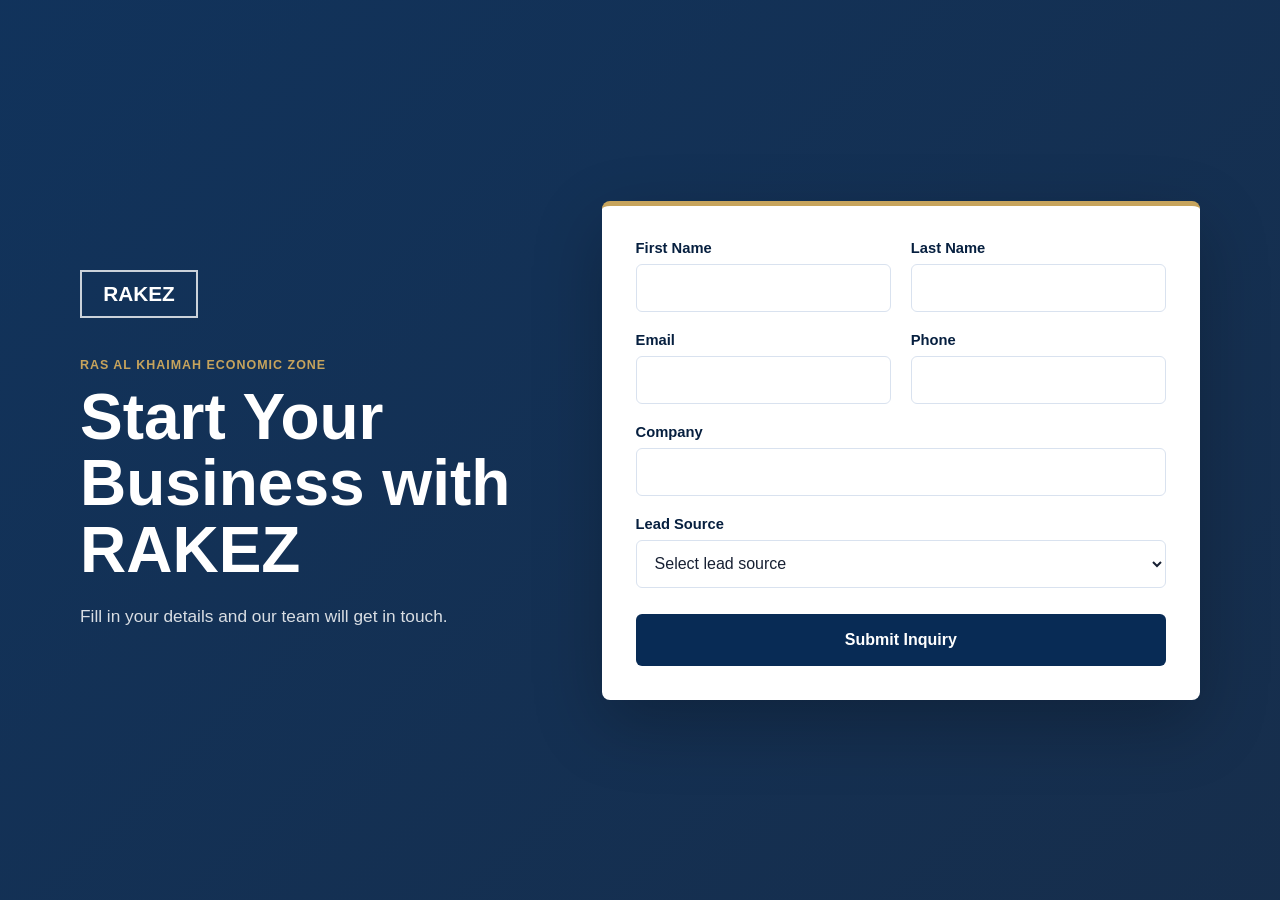
==== index.html @ 3e242558 "initial commit" ====
<!DOCTYPE html>
<html lang="en">
<head>
    <meta charset="UTF-8">
    <meta name="viewport" content="width=device-width, initial-scale=1.0">
    <title>Start Your Business with RAKEZ</title>
    <link rel="stylesheet" href="style.css">
</head>
<body>
    <main class="page-shell">
        <section class="hero-panel" aria-labelledby="page-title">
            <div class="brand-mark" aria-label="RAKEZ">RAKEZ</div>
            <p class="eyebrow">Ras Al Khaimah Economic Zone</p>
            <h1 id="page-title">Start Your Business with RAKEZ</h1>
            <p class="subtitle">Fill in your details and our team will get in touch.</p>
        </section>

        <section class="form-card" aria-label="Business inquiry form">
            <form action="https://webto.salesforce.com/servlet/servlet.WebToLead?encoding=UTF-8" method="POST">
                <!-- Salesforce Org ID: replace this value only if your Salesforce org changes. -->
                <input type="hidden" name="oid" value="00Dfj00000Q6QvJ">

                <!-- Replace this with the full deployed URL for thank-you.html before going live. -->
                <input type="hidden" name="retURL" value="https://rakez-web-to-lead.vercel.app/thank-you.html">

                <div class="field-grid">
                    <div class="field">
                        <label for="first_name">First Name</label>
                        <input id="first_name" name="first_name" type="text" autocomplete="given-name" required>
                    </div>

                    <div class="field">
                        <label for="last_name">Last Name</label>
                        <input id="last_name" name="last_name" type="text" autocomplete="family-name" required>
                    </div>

                    <div class="field">
                        <label for="email">Email</label>
                        <input id="email" name="email" type="email" autocomplete="email" required>
                    </div>

                    <div class="field">
                        <label for="phone">Phone</label>
                        <input id="phone" name="phone" type="tel" autocomplete="tel">
                    </div>

                    <div class="field field-full">
                        <label for="company">Company</label>
                        <input id="company" name="company" type="text" autocomplete="organization" required>
                    </div>

                    <div class="field field-full">
                        <label for="lead_source">Lead Source</label>
                        <select id="lead_source" name="lead_source" required>
                            <option value="">Select lead source</option>
                            <option value="Web">Web</option>
                            <option value="Website">Website</option>
                            <option value="Referral">Referral</option>
                            <option value="Event">Event</option>
                            <option value="Purchased List">Purchased List</option>
                            <option value="Other">Other</option>
                        </select>
                    </div>
                </div>

                <button class="submit-button" type="submit">Submit Inquiry</button>
            </form>
        </section>
    </main>
</body>
</html>
---- style.css ----
:root {
    --navy: #082b55;
    --navy-dark: #061f3f;
    --navy-soft: #123e71;
    --gold: #c7a45c;
    --ink: #172033;
    --muted: #607089;
    --line: #d9e2ef;
    --surface: #ffffff;
    --page: #eef3f8;
    --focus: #2f7dd3;
}

* {
    box-sizing: border-box;
}

body {
    margin: 0;
    min-height: 100vh;
    font-family: Arial, Helvetica, sans-serif;
    color: var(--ink);
    background:
        linear-gradient(135deg, rgba(8, 43, 85, 0.96), rgba(6, 31, 63, 0.93)),
        var(--page);
}

.page-shell {
    width: min(1120px, calc(100% - 32px));
    min-height: 100vh;
    margin: 0 auto;
    display: grid;
    grid-template-columns: 0.9fr 1.1fr;
    gap: 32px;
    align-items: center;
    padding: 48px 0;
}

.hero-panel {
    color: #ffffff;
}

.brand-mark {
    display: inline-flex;
    align-items: center;
    justify-content: center;
    min-width: 118px;
    height: 48px;
    margin-bottom: 40px;
    padding: 0 18px;
    border: 2px solid rgba(255, 255, 255, 0.78);
    font-size: 1.3rem;
    font-weight: 800;
    letter-spacing: 0;
}

.eyebrow {
    margin: 0 0 12px;
    color: var(--gold);
    font-size: 0.78rem;
    font-weight: 700;
    letter-spacing: 0.08em;
    text-transform: uppercase;
}

h1 {
    max-width: 620px;
    margin: 0;
    font-size: clamp(2.2rem, 5vw, 4.7rem);
    line-height: 1.04;
    letter-spacing: 0;
}

.subtitle {
    max-width: 600px;
    margin: 18px 0 0;
    color: rgba(255, 255, 255, 0.84);
    font-size: 1.08rem;
    line-height: 1.65;
}

.form-card,
.confirmation-card {
    width: 100%;
    border-top: 5px solid var(--gold);
    border-radius: 8px;
    background: var(--surface);
    box-shadow: 0 24px 70px rgba(0, 0, 0, 0.24);
}

.form-card {
    padding: 34px;
}

.field-grid {
    display: grid;
    grid-template-columns: repeat(2, minmax(0, 1fr));
    gap: 20px;
}

.field {
    display: flex;
    flex-direction: column;
    gap: 8px;
}

.field-full {
    grid-column: 1 / -1;
}

label {
    color: var(--navy-dark);
    font-size: 0.92rem;
    font-weight: 700;
}

input,
select {
    width: 100%;
    min-height: 48px;
    border: 1px solid var(--line);
    border-radius: 6px;
    background: #ffffff;
    color: var(--ink);
    font: inherit;
    padding: 12px 14px;
}

input:focus,
select:focus,
.submit-button:focus {
    outline: 3px solid rgba(47, 125, 211, 0.25);
    outline-offset: 2px;
    border-color: var(--focus);
}

.submit-button {
    width: 100%;
    min-height: 52px;
    margin-top: 26px;
    border: 0;
    border-radius: 6px;
    background: var(--navy);
    color: #ffffff;
    cursor: pointer;
    font: inherit;
    font-weight: 800;
    text-align: center;
    transition: background-color 160ms ease, transform 160ms ease;
}

.submit-button:hover {
    background: var(--navy-soft);
    transform: translateY(-1px);
}

.confirmation-shell {
    grid-template-columns: minmax(0, 620px);
    justify-content: center;
}

.confirmation-card {
    padding: 46px 38px;
    text-align: center;
}

.confirmation-card h1 {
    margin: 0 auto;
    color: var(--navy);
    font-size: clamp(2rem, 4vw, 3.3rem);
}

.confirmation-card .subtitle {
    margin-left: auto;
    margin-right: auto;
    color: var(--muted);
}

.success-icon {
    display: flex;
    align-items: center;
    justify-content: center;
    width: 68px;
    height: 68px;
    margin: 0 auto 22px;
    border-radius: 50%;
    background: #e8f4ee;
    color: #1e7f4f;
    font-size: 2rem;
    font-weight: 800;
}

.link-button {
    display: inline-flex;
    align-items: center;
    justify-content: center;
    width: auto;
    min-width: 220px;
    padding: 0 24px;
    text-decoration: none;
}

@media (max-width: 820px) {
    .page-shell {
        grid-template-columns: 1fr;
        gap: 24px;
        padding: 32px 0;
    }

    .brand-mark {
        margin-bottom: 28px;
    }

    .form-card,
    .confirmation-card {
        padding: 26px;
    }
}

@media (max-width: 560px) {
    .page-shell {
        width: min(100% - 24px, 1120px);
    }

    .field-grid {
        grid-template-columns: 1fr;
        gap: 16px;
    }

    .form-card,
    .confirmation-card {
        padding: 22px;
    }

    .brand-mark {
        height: 42px;
        min-width: 104px;
        font-size: 1.1rem;
    }
}
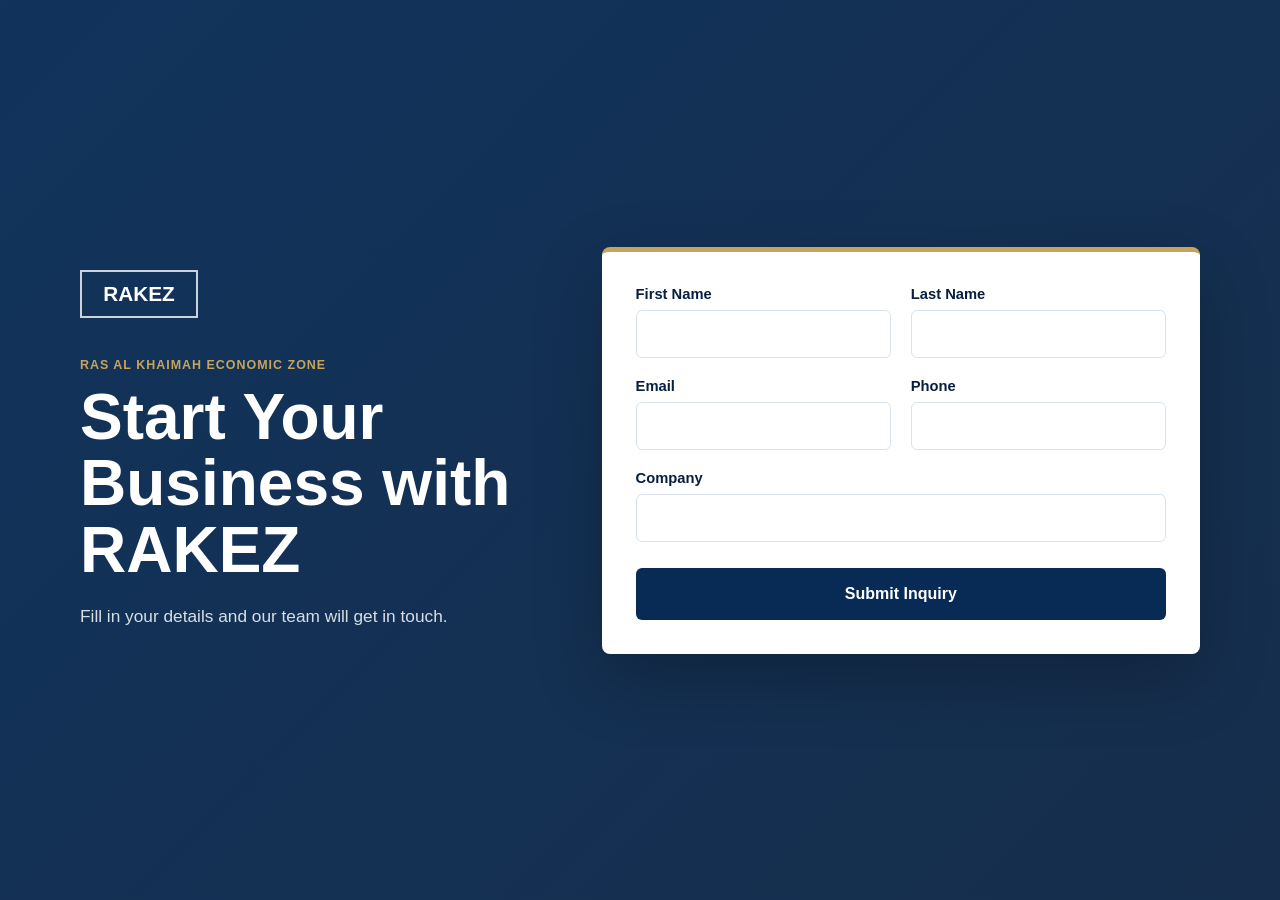
==== commit 135c4183: "remove lead source button as website IS the source" ====
--- a/index.html
+++ b/index.html
@@ -48,19 +48,6 @@
                         <label for="company">Company</label>
                         <input id="company" name="company" type="text" autocomplete="organization" required>
                     </div>
-
-                    <div class="field field-full">
-                        <label for="lead_source">Lead Source</label>
-                        <select id="lead_source" name="lead_source" required>
-                            <option value="">Select lead source</option>
-                            <option value="Web">Web</option>
-                            <option value="Website">Website</option>
-                            <option value="Referral">Referral</option>
-                            <option value="Event">Event</option>
-                            <option value="Purchased List">Purchased List</option>
-                            <option value="Other">Other</option>
-                        </select>
-                    </div>
                 </div>
 
                 <button class="submit-button" type="submit">Submit Inquiry</button>
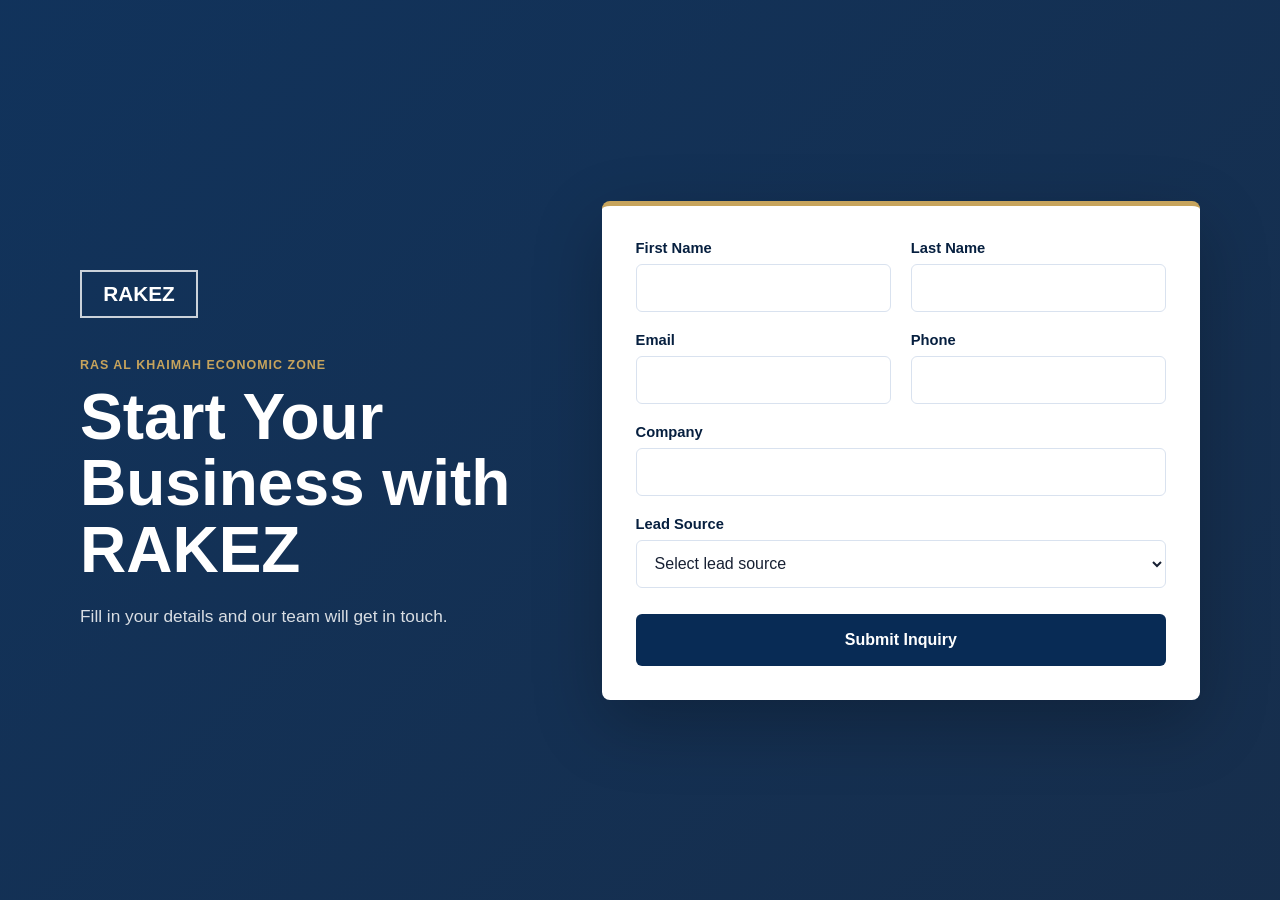
==== commit dd5c95f4: "rollback" ====
--- a/index.html
+++ b/index.html
@@ -48,6 +48,19 @@
                         <label for="company">Company</label>
                         <input id="company" name="company" type="text" autocomplete="organization" required>
                     </div>
+
+                    <div class="field field-full">
+                        <label for="lead_source">Lead Source</label>
+                        <select id="lead_source" name="lead_source" required>
+                            <option value="">Select lead source</option>
+                            <option value="Web">Web</option>
+                            <option value="Website">Website</option>
+                            <option value="Referral">Referral</option>
+                            <option value="Event">Event</option>
+                            <option value="Purchased List">Purchased List</option>
+                            <option value="Other">Other</option>
+                        </select>
+                    </div>
                 </div>
 
                 <button class="submit-button" type="submit">Submit Inquiry</button>
